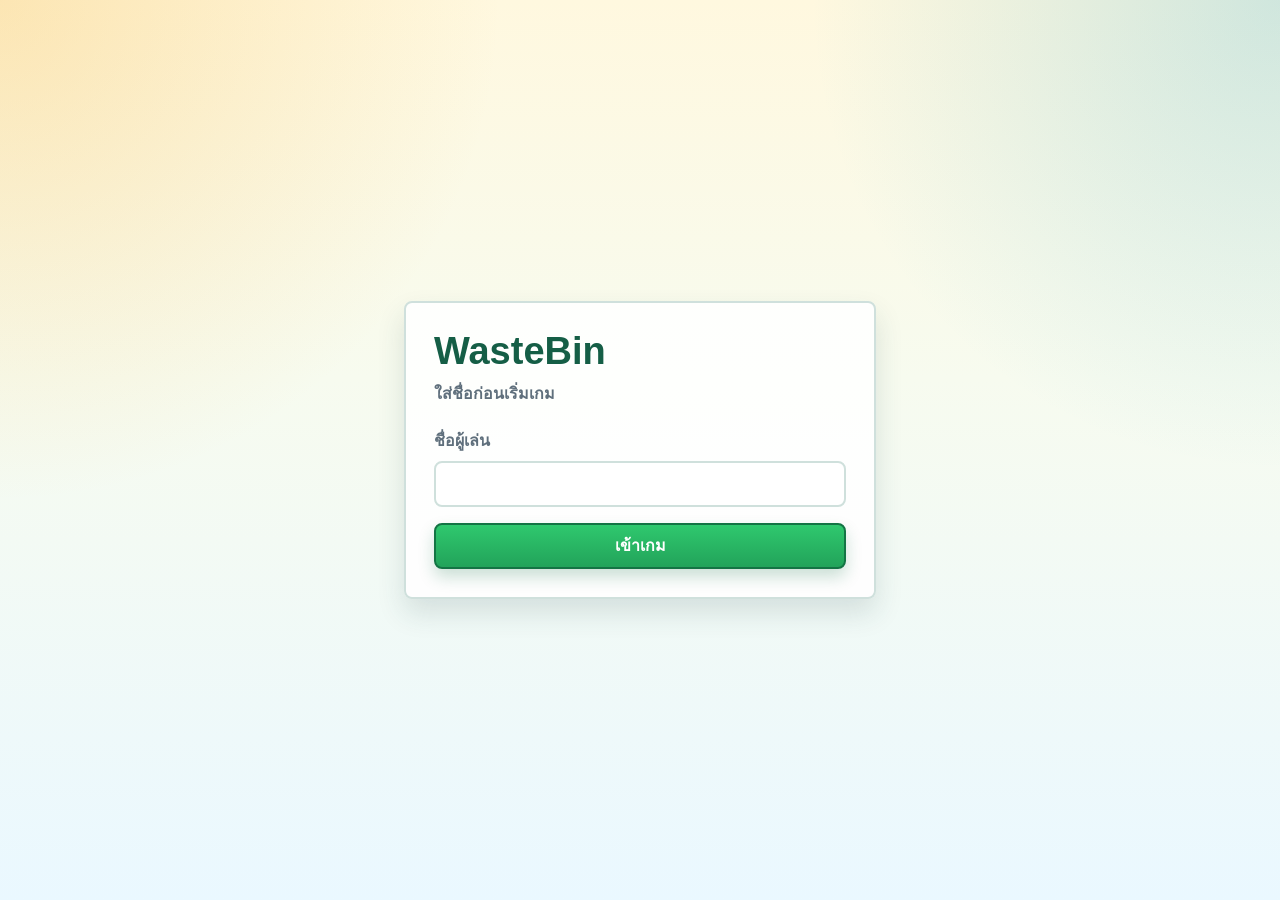
==== index.html @ 21c5c496 "initial" ====
<!doctype html>
<html lang="th">
<head>
  <meta charset="utf-8">
  <meta name="viewport" content="width=device-width, initial-scale=1">
  <title>เกมคัดแยกขยะ WasteBin</title>
  <link rel="stylesheet" href="styles.css">
</head>
<body>
  <aside class="orientation-notice" aria-label="Landscape screen notice">
    <div class="phone-rotate" aria-hidden="true"></div>
    <strong>หมุนโทรศัพท์</strong>
    <span>เกมนี้เล่นได้ดีที่สุดในแนวนอน</span>
  </aside>

  <section id="start-screen" class="start-screen" aria-labelledby="start-title">
    <form id="player-form" class="player-form">
      <h1 id="start-title">WasteBin</h1>
      <p>ใส่ชื่อก่อนเริ่มเกม</p>
      <label>
        ชื่อผู้เล่น
        <input id="player-name" name="player-name" type="text" maxlength="24" autocomplete="name" required>
      </label>
      <button type="submit">เข้าเกม</button>
    </form>
  </section>

  <main class="game-shell" hidden>
    <header class="topbar">
      <div>
        <h1>ภารกิจคัดแยกขยะ WasteBin</h1>
        <p>ลากขยะให้ลงถังที่ถูกต้อง แล้วสะสมคะแนนกันเลย</p>
      </div>
      <section class="scoreboard" aria-label="คะแนน">
        <div>
          <span id="score">0</span>
          <small>คะแนน</small>
        </div>
        <div>
          <span id="correct">0</span>
          <small>ถูกต้อง</small>
        </div>
        <div>
          <span id="wrong">0</span>
          <small>พลาด</small>
        </div>
        <div>
          <span id="remaining">0</span>
          <small>เหลือ</small>
        </div>
        <div>
          <span id="timer">20</span>
          <small>วินาที</small>
        </div>
      </section>
    </header>

    <section class="controls player-statusbar" aria-label="Game status">
      <span class="waiting-label">ควบคุมเกมจากหน้า Dashboard</span>
      <label hidden>
        จำนวนขยะ
        <select id="round-size">
          <option value="8">8</option>
          <option value="12" selected>12</option>
          <option value="16">16</option>
          <option value="24">24</option>
        </select>
      </label>
      <span id="message" role="status" aria-live="polite"></span>
    </section>

    <section class="play-area">
      <section class="bin-panel" aria-labelledby="bin-title">
        <h2 id="bin-title">เลือกถังให้ถูก</h2>
        <div id="bin-list" class="bin-grid"></div>
      </section>

      <section class="waste-panel" aria-labelledby="waste-title">
        <h2 id="waste-title">กองขยะรวม</h2>
        <span id="mobile-message" role="status" aria-live="polite"></span>
        <div id="waste-list" class="waste-grid"></div>
      </section>
    </section>
  </main>

  <template id="waste-template">
    <button class="waste-card" type="button" draggable="true">
      <img alt="">
      <span></span>
    </button>
  </template>

  <template id="bin-template">
    <button class="bin-card" type="button">
      <img alt="">
      <span></span>
    </button>
  </template>

  <script src="app.js"></script>
</body>
</html>
---- styles.css ----
:root {
  color-scheme: light;
  --ink: #22313f;
  --muted: #5f6f7c;
  --line: #cfe0dc;
  --panel: #ffffff;
  --bg: #f7fbef;
  --green: #22a35a;
  --green-dark: #137444;
  --red: #e05252;
  --amber: #f5b642;
  --blue: #28a8d8;
  --pink: #f28ab2;
  --shadow: 0 14px 28px rgba(36, 72, 80, 0.14);
}

* {
  box-sizing: border-box;
}

body {
  margin: 0;
  min-height: 100vh;
  overflow-x: hidden;
  display: flex;
  justify-content: center;
  font-family: "Tahoma", "Noto Sans Thai", Arial, Helvetica, sans-serif;
  color: var(--ink);
  background:
    radial-gradient(circle at top left, rgba(245, 182, 66, 0.28), transparent 32%),
    radial-gradient(circle at top right, rgba(40, 168, 216, 0.22), transparent 30%),
    linear-gradient(180deg, #fff8df 0%, var(--bg) 42%, #eaf8ff 100%);
}

button,
select,
input {
  font: inherit;
}

[hidden] {
  display: none !important;
}

.game-shell {
  width: min(100%, 1360px);
  min-height: 100vh;
  margin: 0 auto;
  padding: 18px 24px 28px;
}

.dashboard-shell {
  width: min(100%, 1180px);
  min-height: 100vh;
  margin: 0 auto;
  padding: 24px;
}

.dashboard-hero {
  display: flex;
  align-items: center;
  justify-content: space-between;
  gap: 18px;
  margin-bottom: 18px;
}

.dashboard-link {
  color: #155e46;
  font-weight: 700;
  text-decoration: none;
}

.start-screen {
  width: min(100%, 520px);
  min-height: 100vh;
  display: grid;
  place-items: center;
  padding: 24px;
}

.player-form {
  width: 100%;
  padding: 28px;
  border: 2px solid var(--line);
  border-radius: 8px;
  background: rgba(255, 255, 255, 0.9);
  box-shadow: var(--shadow);
}

.player-form p {
  margin-top: 8px;
  color: var(--muted);
  font-weight: 700;
}

.player-form label {
  display: grid;
  gap: 8px;
  margin: 22px 0 16px;
  color: var(--muted);
  font-weight: 700;
}

.player-form input {
  min-height: 46px;
  padding: 0 12px;
  border: 2px solid var(--line);
  border-radius: 8px;
  color: var(--ink);
  background: #fff;
}

.player-form button {
  width: 100%;
  min-height: 46px;
  border: 2px solid var(--green-dark);
  border-radius: 8px;
  color: #fff;
  background: linear-gradient(180deg, #2fc86e, var(--green));
  cursor: pointer;
  font-weight: 700;
  box-shadow: 0 8px 16px rgba(19, 116, 68, 0.22);
}

.orientation-notice {
  display: none;
}

.phone-rotate {
  width: 54px;
  height: 82px;
  border: 4px solid #155e46;
  border-radius: 12px;
  position: relative;
  transform: rotate(90deg);
}

.phone-rotate::after {
  content: "";
  position: absolute;
  right: 6px;
  top: 50%;
  width: 6px;
  height: 6px;
  border-radius: 999px;
  background: #155e46;
  transform: translateY(-50%);
}

.topbar {
  display: flex;
  align-items: end;
  justify-content: space-between;
  gap: 24px;
  margin-bottom: 16px;
}

.topbar > div {
  min-width: 0;
}

h1,
h2,
p {
  margin: 0;
}

h1 {
  font-size: 38px;
  line-height: 1.1;
  color: #155e46;
  text-shadow: 0 2px 0 rgba(255, 255, 255, 0.9);
  overflow-wrap: anywhere;
}

h2 {
  font-size: 22px;
  margin-bottom: 14px;
  color: #1f6f5b;
}

.topbar p {
  margin-top: 6px;
  color: var(--muted);
}

.scoreboard {
  display: grid;
  grid-template-columns: repeat(5, minmax(78px, 1fr));
  gap: 10px;
  width: min(100%, 520px);
  min-width: 520px;
}

.scoreboard div {
  padding: 12px;
  border: 2px solid var(--line);
  border-radius: 8px;
  background: var(--panel);
  box-shadow: var(--shadow);
}

.scoreboard div:nth-child(1) {
  border-color: var(--amber);
}

.scoreboard div:nth-child(2) {
  border-color: var(--green);
}

.scoreboard div:nth-child(3) {
  border-color: var(--pink);
}

.scoreboard div:nth-child(4) {
  border-color: var(--blue);
}

.scoreboard div:nth-child(5) {
  border-color: var(--green-dark);
}

.scoreboard span {
  display: block;
  font-size: 26px;
  font-weight: 700;
}

.scoreboard small {
  color: var(--muted);
}

.controls {
  display: flex;
  align-items: center;
  gap: 14px;
  min-height: 48px;
  margin-bottom: 18px;
}

.player-statusbar {
  justify-content: space-between;
  padding: 12px 14px;
  border: 2px solid var(--line);
  border-radius: 8px;
  background: rgba(255, 255, 255, 0.72);
}

.waiting-label {
  color: #1f6f5b;
  font-weight: 700;
}

.controls button,
.controls select {
  min-height: 40px;
  border: 2px solid var(--line);
  border-radius: 8px;
  background: var(--panel);
}

.controls button {
  padding: 0 16px;
  color: #fff;
  border-color: var(--green-dark);
  background: linear-gradient(180deg, #2fc86e, var(--green));
  cursor: pointer;
  font-weight: 700;
  box-shadow: 0 8px 16px rgba(19, 116, 68, 0.22);
}

.controls label {
  display: inline-flex;
  align-items: center;
  gap: 8px;
  color: var(--muted);
}

.controls select {
  padding: 0 10px;
  color: var(--ink);
}

#message {
  min-width: 220px;
  color: var(--muted);
  font-weight: 700;
}

#mobile-message {
  display: none;
}

.dashboard-panel {
  margin-bottom: 20px;
  padding: 16px 18px;
  border: 2px solid var(--line);
  border-radius: 8px;
  background: rgba(255, 255, 255, 0.88);
  box-shadow: var(--shadow);
}

.dashboard-control-panel {
  display: flex;
  align-items: center;
  gap: 12px;
  margin-bottom: 18px;
  padding: 16px 18px;
  border: 2px solid var(--line);
  border-radius: 8px;
  background: rgba(255, 255, 255, 0.88);
  box-shadow: var(--shadow);
}

.dashboard-control-panel label {
  display: inline-flex;
  align-items: center;
  gap: 8px;
  color: var(--muted);
  font-weight: 700;
}

.dashboard-control-panel select,
.dashboard-control-panel button {
  min-height: 40px;
  border: 2px solid var(--line);
  border-radius: 8px;
  background: #fff;
}

.dashboard-control-panel select {
  padding: 0 10px;
}

.dashboard-control-panel button {
  padding: 0 16px;
  color: #fff;
  border-color: var(--green-dark);
  background: linear-gradient(180deg, #2fc86e, var(--green));
  cursor: pointer;
  font-weight: 700;
}

.dashboard-control-panel .secondary-button {
  color: var(--ink);
  border-color: var(--red);
  background: #fff;
}

.control-status {
  min-width: 120px;
  padding: 9px 12px;
  border: 2px solid var(--blue);
  border-radius: 8px;
  background: #fff;
}

.control-status span {
  display: block;
  font-size: 20px;
  font-weight: 700;
}

.control-status small {
  color: var(--muted);
}

.dashboard-heading {
  display: flex;
  align-items: center;
  justify-content: space-between;
  gap: 16px;
  margin-bottom: 12px;
}

.dashboard-heading h2 {
  margin-bottom: 4px;
}

.dashboard-heading p {
  color: var(--muted);
}

.round-timer {
  min-width: 86px;
  padding: 10px 12px;
  border: 2px solid var(--green-dark);
  border-radius: 8px;
  text-align: center;
  background: #fff;
}

.round-timer span {
  display: block;
  font-size: 26px;
  font-weight: 700;
}

.round-timer small {
  color: var(--muted);
}

.dashboard-panel table {
  width: 100%;
  border-collapse: collapse;
}

.dashboard-panel th,
.dashboard-panel td {
  padding: 8px 10px;
  border-top: 1px solid var(--line);
  text-align: left;
}

.dashboard-panel th {
  color: #1f6f5b;
  font-weight: 700;
}

.play-area {
  display: grid;
  grid-template-columns: 1fr;
  gap: 20px;
  align-items: start;
}

.waste-panel,
.bin-panel {
  padding: 18px;
  border: 2px solid var(--line);
  border-radius: 8px;
  background: rgba(255, 255, 255, 0.84);
  box-shadow: var(--shadow);
}

.waste-panel {
  min-height: 48vh;
}

.bin-panel {
  min-height: 0;
}

.waste-grid {
  display: grid;
  grid-template-columns: repeat(auto-fill, minmax(92px, 1fr));
  gap: 10px;
}

.waste-card,
.bin-card {
  position: relative;
  border: 2px solid var(--line);
  border-radius: 8px;
  background: #fff;
  cursor: grab;
  transition: transform 120ms ease, border-color 120ms ease, box-shadow 120ms ease;
}

.waste-card {
  display: grid;
  grid-template-rows: 86px;
  min-height: 108px;
  padding: 8px;
  touch-action: none;
  user-select: none;
}

.waste-card img,
.bin-card img {
  width: 100%;
  height: 100%;
  object-fit: contain;
}

.bin-card span {
  overflow: hidden;
  text-overflow: ellipsis;
  white-space: nowrap;
  color: var(--ink);
  font-size: 17px;
  font-weight: 700;
  text-align: center;
}

.waste-card span {
  position: absolute;
  width: 1px;
  height: 1px;
  overflow: hidden;
  clip: rect(0 0 0 0);
  white-space: nowrap;
}

.waste-card:focus-visible,
.bin-card:focus-visible,
.controls button:focus-visible,
.controls select:focus-visible {
  outline: 3px solid rgba(43, 108, 176, 0.35);
  outline-offset: 2px;
}

.waste-card:hover,
.waste-card.selected {
  transform: translateY(-2px);
  border-color: var(--blue);
  box-shadow: 0 12px 22px rgba(40, 168, 216, 0.2);
}

.waste-card.sorted {
  pointer-events: none;
  opacity: 0.38;
}

.waste-card.drag-source {
  opacity: 0.35;
}

.dragging-copy {
  position: fixed;
  z-index: 1000;
  pointer-events: none;
  opacity: 0.92;
  box-shadow: 0 18px 34px rgba(31, 41, 51, 0.22);
  transform: scale(1.04);
}

.bin-grid {
  display: grid;
  grid-template-columns: repeat(7, minmax(0, 1fr));
  gap: 14px;
  padding-bottom: 6px;
}

.bin-card {
  display: grid;
  grid-template-rows: minmax(132px, 11vw) auto;
  min-width: 0;
  min-height: 218px;
  padding: 12px;
  cursor: pointer;
}

.bin-card.drag-over,
.bin-card:hover {
  border-color: var(--green);
  transform: translateY(-3px);
  box-shadow: 0 14px 26px rgba(34, 163, 90, 0.22);
}

.bin-card.correct {
  border-color: var(--green);
  background: #eefaf4;
  animation: funny-pop 420ms ease;
}

.bin-card.wrong {
  border-color: var(--red);
  background: #fff1f1;
  animation: funny-wobble 420ms ease;
}

@keyframes funny-pop {
  0% {
    transform: scale(1) rotate(0deg);
  }

  45% {
    transform: scale(1.08) rotate(-2deg);
  }

  75% {
    transform: scale(0.98) rotate(2deg);
  }

  100% {
    transform: scale(1) rotate(0deg);
  }
}

@keyframes funny-wobble {
  0% {
    transform: translateX(0) rotate(0deg);
  }

  25% {
    transform: translateX(-8px) rotate(-3deg);
  }

  50% {
    transform: translateX(7px) rotate(3deg);
  }

  75% {
    transform: translateX(-4px) rotate(-2deg);
  }

  100% {
    transform: translateX(0) rotate(0deg);
  }
}

@media (max-width: 900px) {
  .dashboard-shell {
    padding: 16px;
  }

  .dashboard-hero,
  .dashboard-control-panel {
    align-items: stretch;
    flex-direction: column;
  }

  .dashboard-control-panel button,
  .dashboard-control-panel label,
  .control-status {
    width: 100%;
  }

  .game-shell {
    display: flex;
    flex-direction: column;
    padding: 16px;
  }

  .topbar {
    display: contents;
  }

  .topbar > div {
    order: 1;
    margin-bottom: 12px;
  }

  .play-area {
    order: 2;
  }

  .scoreboard {
    order: 3;
  }

  .controls {
    order: 4;
    margin-top: 12px;
    margin-bottom: 0;
  }

  .dashboard-panel {
    order: 5;
    margin-top: 12px;
  }

  #message {
    display: none;
  }

  #mobile-message {
    display: inline-block;
    min-height: 20px;
    margin: 0 0 12px 10px;
    color: var(--muted);
    font-weight: 700;
    vertical-align: baseline;
  }

  #waste-title {
    display: inline-block;
    margin-bottom: 12px;
    vertical-align: baseline;
  }

  .waste-grid {
    clear: both;
  }

  .scoreboard {
    min-width: 0;
    width: 100%;
    grid-template-columns: repeat(5, minmax(0, 1fr));
    gap: 8px;
  }

  .scoreboard div {
    padding: 8px;
  }

  .scoreboard span {
    font-size: 20px;
  }

  .scoreboard small {
    font-size: 12px;
  }

  .waste-panel {
    min-height: 44vh;
  }

  .bin-grid {
    grid-template-columns: repeat(7, minmax(0, 1fr));
    gap: 8px;
    overflow-x: visible;
  }

  .bin-card {
    grid-template-rows: minmax(92px, 15vw) auto;
    min-height: 142px;
    padding: 7px;
  }

  .bin-card span {
    font-size: 13px;
  }
}

@media (max-width: 900px) and (orientation: portrait) {
  .orientation-notice {
    position: fixed;
    inset: 0;
    z-index: 2000;
    display: flex;
    align-items: center;
    justify-content: center;
    flex-direction: column;
    gap: 12px;
    padding: 28px;
    text-align: center;
    color: #155e46;
    background:
      radial-gradient(circle at top left, rgba(245, 182, 66, 0.32), transparent 36%),
      linear-gradient(180deg, rgba(255, 255, 255, 0.96), rgba(234, 248, 255, 0.98));
  }

  .orientation-notice strong {
    font-size: 26px;
    line-height: 1.1;
  }

  .orientation-notice span {
    max-width: 260px;
    color: var(--muted);
    font-weight: 700;
  }
}

@media (pointer: coarse) and (orientation: landscape) {
  .game-shell {
    display: flex;
    flex-direction: column;
  }

  .topbar {
    display: contents;
  }

  .topbar > div {
    order: 1;
    margin-bottom: 12px;
  }

  .play-area {
    order: 2;
  }

  .scoreboard {
    order: 3;
    width: 100%;
    min-width: 0;
  }

  .controls {
    order: 4;
    margin-top: 12px;
    margin-bottom: 0;
  }

  .dashboard-panel {
    order: 5;
    margin-top: 12px;
  }

  #message {
    display: none;
  }

  #mobile-message {
    display: inline-block;
    min-height: 20px;
    margin: 0 0 12px 10px;
    color: var(--muted);
    font-weight: 700;
    vertical-align: baseline;
  }

  #waste-title {
    display: inline-block;
    margin-bottom: 12px;
    vertical-align: baseline;
  }

  .waste-grid {
    clear: both;
  }

  .bin-panel {
    padding: 12px;
  }

  .bin-grid {
    grid-template-columns: repeat(7, minmax(0, 1fr));
    gap: 8px;
    overflow-x: visible;
  }

  .bin-card {
    grid-template-rows: minmax(82px, 12vw) auto;
    min-height: 128px;
    padding: 6px;
  }

  .bin-card span {
    font-size: 12px;
  }
}

@media (max-width: 520px) {
  h1 {
    font-size: 28px;
  }

  .controls {
    align-items: stretch;
    flex-direction: column;
  }

  .controls button,
  .controls label,
  #message {
    width: 100%;
  }

  .waste-grid,
  .bin-grid {
    grid-auto-flow: row;
    grid-auto-columns: initial;
    grid-template-columns: repeat(7, minmax(0, 1fr));
    overflow-x: visible;
  }

  .bin-grid {
    gap: 5px;
  }

  .bin-card {
    grid-template-rows: 62px auto;
    min-height: 96px;
    padding: 4px;
  }

  .bin-card span {
    font-size: 10px;
    white-space: normal;
    line-height: 1.15;
  }
}
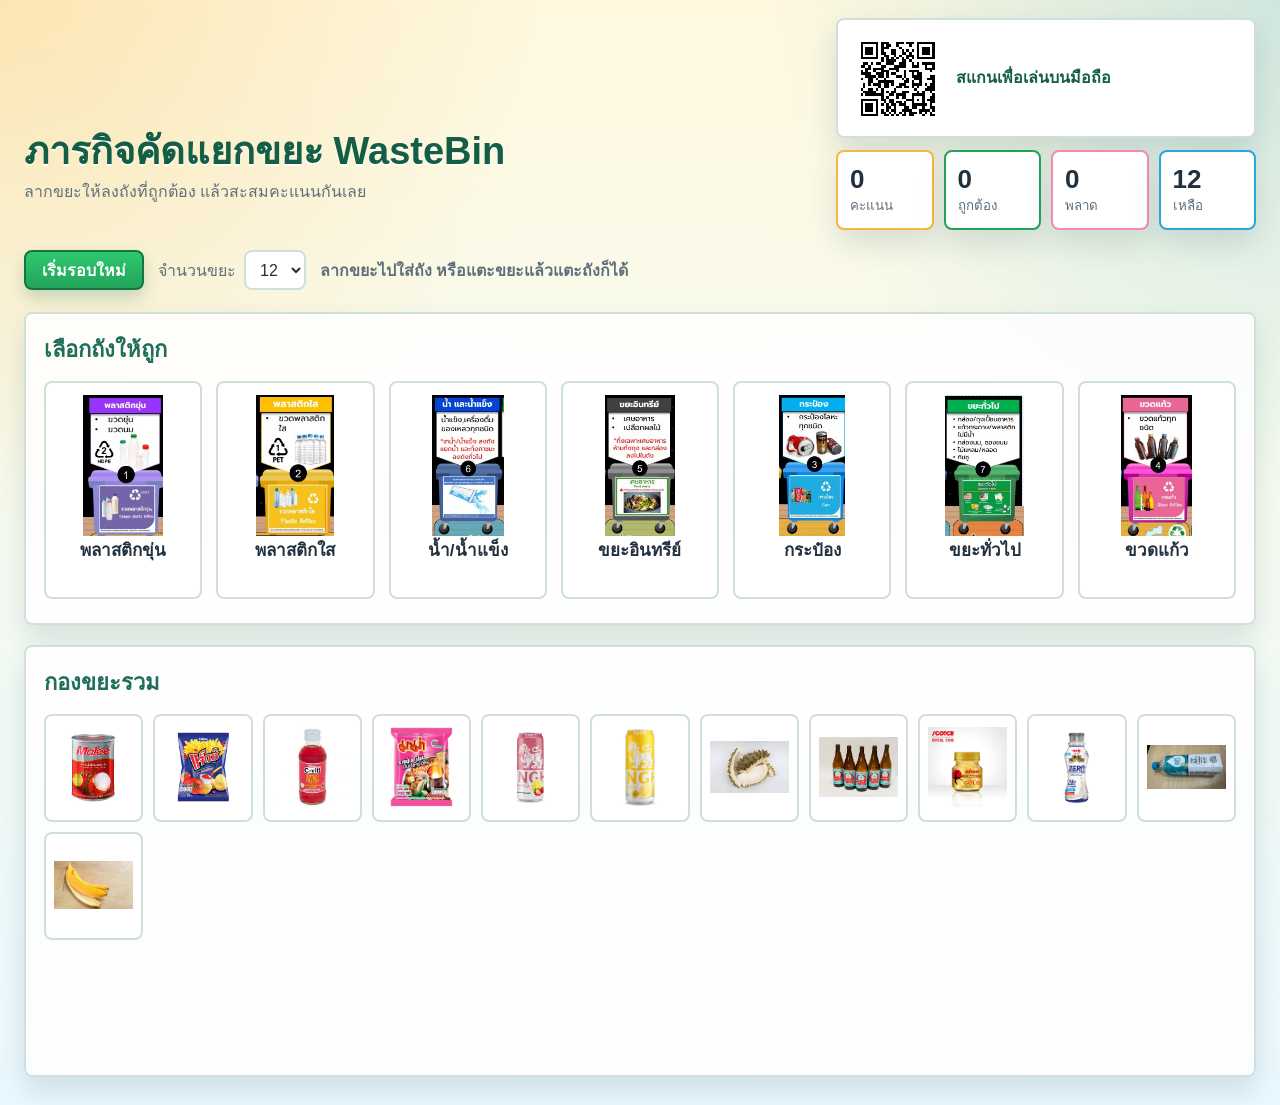
==== commit 171aa1ea: "multi player" ====
--- a/index.html
+++ b/index.html
@@ -13,25 +13,20 @@
     <span>เกมนี้เล่นได้ดีที่สุดในแนวนอน</span>
   </aside>
 
-  <section id="start-screen" class="start-screen" aria-labelledby="start-title">
-    <form id="player-form" class="player-form">
-      <h1 id="start-title">WasteBin</h1>
-      <p>ใส่ชื่อก่อนเริ่มเกม</p>
-      <label>
-        ชื่อผู้เล่น
-        <input id="player-name" name="player-name" type="text" maxlength="24" autocomplete="name" required>
-      </label>
-      <button type="submit">เข้าเกม</button>
-    </form>
-  </section>
-
-  <main class="game-shell" hidden>
+  <main class="game-shell">
     <header class="topbar">
       <div>
         <h1>ภารกิจคัดแยกขยะ WasteBin</h1>
         <p>ลากขยะให้ลงถังที่ถูกต้อง แล้วสะสมคะแนนกันเลย</p>
+        <p id="player-label" class="player-label"></p>
       </div>
-      <section class="scoreboard" aria-label="คะแนน">
+      <div class="topbar-tools">
+        <button id="qr-open" class="desktop-qr" type="button" aria-label="เปิด QR Code ขนาดใหญ่">
+          <img src="qr.png" alt="QR Code สำหรับเล่นบนมือถือ">
+          <span>สแกนเพื่อเล่นบนมือถือ</span>
+        </button>
+
+        <section class="scoreboard" aria-label="คะแนน">
         <div>
           <span id="score">0</span>
           <small>คะแนน</small>
@@ -48,16 +43,13 @@
           <span id="remaining">0</span>
           <small>เหลือ</small>
         </div>
-        <div>
-          <span id="timer">20</span>
-          <small>วินาที</small>
-        </div>
-      </section>
+        </section>
+      </div>
     </header>
 
-    <section class="controls player-statusbar" aria-label="Game status">
-      <span class="waiting-label">ควบคุมเกมจากหน้า Dashboard</span>
-      <label hidden>
+    <section class="controls" aria-label="ปุ่มควบคุมเกม">
+      <button id="new-game" type="button">เริ่มรอบใหม่</button>
+      <label>
         จำนวนขยะ
         <select id="round-size">
           <option value="8">8</option>
@@ -97,6 +89,25 @@
     </button>
   </template>
 
+  <div id="qr-modal" class="qr-modal" hidden>
+    <div class="qr-modal-card" role="dialog" aria-modal="true" aria-label="QR Code สำหรับเล่นบนมือถือ">
+      <button id="qr-close" class="qr-close" type="button" aria-label="ปิด">×</button>
+      <img src="qr.png" alt="QR Code สำหรับเล่นบนมือถือ">
+      <span>สแกนเพื่อเล่นบนมือถือ</span>
+    </div>
+  </div>
+
+  <div id="login-modal" class="login-modal" hidden>
+    <form id="login-form" class="login-card">
+      <h2>Player Login</h2>
+      <label>
+        Name
+        <input id="player-name" name="player-name" type="text" maxlength="32" autocomplete="nickname" required>
+      </label>
+      <button type="submit">Start Playing</button>
+    </form>
+  </div>
+
   <script src="app.js"></script>
 </body>
 </html>
--- a/styles.css
+++ b/styles.css
@@ -33,13 +33,8 @@
 }
 
 button,
-select,
-input {
+select {
   font: inherit;
-}
-
-[hidden] {
-  display: none !important;
 }
 
 .game-shell {
@@ -47,79 +42,6 @@
   min-height: 100vh;
   margin: 0 auto;
   padding: 18px 24px 28px;
-}
-
-.dashboard-shell {
-  width: min(100%, 1180px);
-  min-height: 100vh;
-  margin: 0 auto;
-  padding: 24px;
-}
-
-.dashboard-hero {
-  display: flex;
-  align-items: center;
-  justify-content: space-between;
-  gap: 18px;
-  margin-bottom: 18px;
-}
-
-.dashboard-link {
-  color: #155e46;
-  font-weight: 700;
-  text-decoration: none;
-}
-
-.start-screen {
-  width: min(100%, 520px);
-  min-height: 100vh;
-  display: grid;
-  place-items: center;
-  padding: 24px;
-}
-
-.player-form {
-  width: 100%;
-  padding: 28px;
-  border: 2px solid var(--line);
-  border-radius: 8px;
-  background: rgba(255, 255, 255, 0.9);
-  box-shadow: var(--shadow);
-}
-
-.player-form p {
-  margin-top: 8px;
-  color: var(--muted);
-  font-weight: 700;
-}
-
-.player-form label {
-  display: grid;
-  gap: 8px;
-  margin: 22px 0 16px;
-  color: var(--muted);
-  font-weight: 700;
-}
-
-.player-form input {
-  min-height: 46px;
-  padding: 0 12px;
-  border: 2px solid var(--line);
-  border-radius: 8px;
-  color: var(--ink);
-  background: #fff;
-}
-
-.player-form button {
-  width: 100%;
-  min-height: 46px;
-  border: 2px solid var(--green-dark);
-  border-radius: 8px;
-  color: #fff;
-  background: linear-gradient(180deg, #2fc86e, var(--green));
-  cursor: pointer;
-  font-weight: 700;
-  box-shadow: 0 8px 16px rgba(19, 116, 68, 0.22);
 }
 
 .orientation-notice {
@@ -159,6 +81,158 @@
   min-width: 0;
 }
 
+.topbar-tools {
+  display: flex;
+  flex-direction: column;
+  align-items: flex-end;
+  gap: 12px;
+}
+
+.desktop-qr {
+  display: grid;
+  grid-template-columns: 96px minmax(120px, 1fr);
+  align-items: center;
+  gap: 12px;
+  width: min(100%, 420px);
+  padding: 10px;
+  border: 2px solid var(--line);
+  border-radius: 8px;
+  background: var(--panel);
+  box-shadow: var(--shadow);
+  cursor: pointer;
+  text-align: left;
+  transition: transform 120ms ease, border-color 120ms ease, box-shadow 120ms ease;
+}
+
+.desktop-qr:hover {
+  border-color: var(--green);
+  transform: translateY(-2px);
+  box-shadow: 0 14px 26px rgba(34, 163, 90, 0.18);
+}
+
+.desktop-qr img {
+  width: 96px;
+  height: 96px;
+  padding: 4px;
+  object-fit: contain;
+  background: #fff;
+  image-rendering: pixelated;
+}
+
+.desktop-qr span {
+  color: #155e46;
+  font-weight: 700;
+  line-height: 1.25;
+}
+
+.qr-modal[hidden] {
+  display: none;
+}
+
+.qr-modal {
+  position: fixed;
+  inset: 0;
+  z-index: 3000;
+  display: grid;
+  place-items: center;
+  padding: 24px;
+  background: rgba(20, 35, 45, 0.62);
+}
+
+.qr-modal-card {
+  position: relative;
+  display: grid;
+  justify-items: center;
+  gap: 12px;
+  width: min(92vw, 420px);
+  padding: 24px;
+  border-radius: 8px;
+  background: var(--panel);
+  box-shadow: 0 24px 52px rgba(20, 35, 45, 0.3);
+}
+
+.qr-modal-card img {
+  width: min(72vw, 320px);
+  height: min(72vw, 320px);
+  object-fit: contain;
+  image-rendering: pixelated;
+}
+
+.qr-modal-card span {
+  color: #155e46;
+  font-size: 20px;
+  font-weight: 700;
+  text-align: center;
+}
+
+.qr-close {
+  position: absolute;
+  top: 10px;
+  right: 10px;
+  display: grid;
+  place-items: center;
+  width: 36px;
+  height: 36px;
+  border: 2px solid var(--line);
+  border-radius: 8px;
+  background: #fff;
+  color: var(--ink);
+  cursor: pointer;
+  font-size: 26px;
+  line-height: 1;
+}
+
+.login-modal[hidden] {
+  display: none;
+}
+
+.login-modal {
+  position: fixed;
+  inset: 0;
+  z-index: 2500;
+  display: grid;
+  place-items: center;
+  padding: 20px;
+  background: rgba(20, 35, 45, 0.68);
+}
+
+.login-card {
+  display: grid;
+  gap: 16px;
+  width: min(92vw, 360px);
+  padding: 22px;
+  border-radius: 8px;
+  background: var(--panel);
+  box-shadow: 0 24px 52px rgba(20, 35, 45, 0.3);
+}
+
+.login-card label {
+  display: grid;
+  gap: 8px;
+  color: var(--muted);
+  font-weight: 700;
+}
+
+.login-card input {
+  min-height: 44px;
+  padding: 0 12px;
+  border: 2px solid var(--line);
+  border-radius: 8px;
+  color: var(--ink);
+  font: inherit;
+}
+
+.login-card button {
+  min-height: 44px;
+  border: 2px solid var(--green-dark);
+  border-radius: 8px;
+  color: #fff;
+  background: linear-gradient(180deg, #2fc86e, var(--green));
+  cursor: pointer;
+  font: inherit;
+  font-weight: 700;
+}
+
 h1,
 h2,
 p {
@@ -184,12 +258,18 @@
   color: var(--muted);
 }
 
+.player-label {
+  min-height: 20px;
+  font-weight: 700;
+  color: var(--green-dark);
+}
+
 .scoreboard {
   display: grid;
-  grid-template-columns: repeat(5, minmax(78px, 1fr));
+  grid-template-columns: repeat(4, minmax(86px, 1fr));
   gap: 10px;
-  width: min(100%, 520px);
-  min-width: 520px;
+  width: min(100%, 420px);
+  min-width: 420px;
 }
 
 .scoreboard div {
@@ -214,10 +294,6 @@
 
 .scoreboard div:nth-child(4) {
   border-color: var(--blue);
-}
-
-.scoreboard div:nth-child(5) {
-  border-color: var(--green-dark);
 }
 
 .scoreboard span {
@@ -238,19 +314,6 @@
   margin-bottom: 18px;
 }
 
-.player-statusbar {
-  justify-content: space-between;
-  padding: 12px 14px;
-  border: 2px solid var(--line);
-  border-radius: 8px;
-  background: rgba(255, 255, 255, 0.72);
-}
-
-.waiting-label {
-  color: #1f6f5b;
-  font-weight: 700;
-}
-
 .controls button,
 .controls select {
   min-height: 40px;
@@ -289,132 +352,6 @@
 
 #mobile-message {
   display: none;
-}
-
-.dashboard-panel {
-  margin-bottom: 20px;
-  padding: 16px 18px;
-  border: 2px solid var(--line);
-  border-radius: 8px;
-  background: rgba(255, 255, 255, 0.88);
-  box-shadow: var(--shadow);
-}
-
-.dashboard-control-panel {
-  display: flex;
-  align-items: center;
-  gap: 12px;
-  margin-bottom: 18px;
-  padding: 16px 18px;
-  border: 2px solid var(--line);
-  border-radius: 8px;
-  background: rgba(255, 255, 255, 0.88);
-  box-shadow: var(--shadow);
-}
-
-.dashboard-control-panel label {
-  display: inline-flex;
-  align-items: center;
-  gap: 8px;
-  color: var(--muted);
-  font-weight: 700;
-}
-
-.dashboard-control-panel select,
-.dashboard-control-panel button {
-  min-height: 40px;
-  border: 2px solid var(--line);
-  border-radius: 8px;
-  background: #fff;
-}
-
-.dashboard-control-panel select {
-  padding: 0 10px;
-}
-
-.dashboard-control-panel button {
-  padding: 0 16px;
-  color: #fff;
-  border-color: var(--green-dark);
-  background: linear-gradient(180deg, #2fc86e, var(--green));
-  cursor: pointer;
-  font-weight: 700;
-}
-
-.dashboard-control-panel .secondary-button {
-  color: var(--ink);
-  border-color: var(--red);
-  background: #fff;
-}
-
-.control-status {
-  min-width: 120px;
-  padding: 9px 12px;
-  border: 2px solid var(--blue);
-  border-radius: 8px;
-  background: #fff;
-}
-
-.control-status span {
-  display: block;
-  font-size: 20px;
-  font-weight: 700;
-}
-
-.control-status small {
-  color: var(--muted);
-}
-
-.dashboard-heading {
-  display: flex;
-  align-items: center;
-  justify-content: space-between;
-  gap: 16px;
-  margin-bottom: 12px;
-}
-
-.dashboard-heading h2 {
-  margin-bottom: 4px;
-}
-
-.dashboard-heading p {
-  color: var(--muted);
-}
-
-.round-timer {
-  min-width: 86px;
-  padding: 10px 12px;
-  border: 2px solid var(--green-dark);
-  border-radius: 8px;
-  text-align: center;
-  background: #fff;
-}
-
-.round-timer span {
-  display: block;
-  font-size: 26px;
-  font-weight: 700;
-}
-
-.round-timer small {
-  color: var(--muted);
-}
-
-.dashboard-panel table {
-  width: 100%;
-  border-collapse: collapse;
-}
-
-.dashboard-panel th,
-.dashboard-panel td {
-  padding: 8px 10px;
-  border-top: 1px solid var(--line);
-  text-align: left;
-}
-
-.dashboard-panel th {
-  color: #1f6f5b;
-  font-weight: 700;
 }
 
 .play-area {
@@ -494,6 +431,8 @@
 
 .waste-card:focus-visible,
 .bin-card:focus-visible,
+.desktop-qr:focus-visible,
+.qr-close:focus-visible,
 .controls button:focus-visible,
 .controls select:focus-visible {
   outline: 3px solid rgba(43, 108, 176, 0.35);
@@ -560,6 +499,125 @@
   animation: funny-wobble 420ms ease;
 }
 
+.dashboard-shell {
+  width: min(100%, 1360px);
+  min-height: 100vh;
+  padding: 28px;
+}
+
+.dashboard-hero,
+.dashboard-control-panel,
+.dashboard-panel {
+  border: 2px solid var(--line);
+  border-radius: 8px;
+  background: rgba(255, 255, 255, 0.88);
+  box-shadow: var(--shadow);
+}
+
+.dashboard-hero {
+  display: flex;
+  align-items: center;
+  justify-content: space-between;
+  gap: 20px;
+  margin-bottom: 18px;
+  padding: 22px;
+}
+
+.dashboard-link {
+  color: var(--green-dark);
+  font-weight: 700;
+  text-decoration: none;
+}
+
+.dashboard-control-panel {
+  display: flex;
+  align-items: center;
+  gap: 12px;
+  margin-bottom: 18px;
+  padding: 16px;
+}
+
+.dashboard-control-panel button,
+.dashboard-control-panel select {
+  min-height: 42px;
+  border: 2px solid var(--line);
+  border-radius: 8px;
+  background: #fff;
+  font: inherit;
+}
+
+.dashboard-control-panel button {
+  padding: 0 16px;
+  color: #fff;
+  border-color: var(--green-dark);
+  background: linear-gradient(180deg, #2fc86e, var(--green));
+  cursor: pointer;
+  font-weight: 700;
+}
+
+.dashboard-control-panel .secondary-button {
+  color: var(--ink);
+  border-color: var(--line);
+  background: #fff;
+}
+
+.dashboard-control-panel label {
+  display: inline-flex;
+  align-items: center;
+  gap: 8px;
+  color: var(--muted);
+  font-weight: 700;
+}
+
+.control-status {
+  display: grid;
+  min-width: 130px;
+}
+
+.control-status span {
+  color: var(--green-dark);
+  font-size: 26px;
+  font-weight: 700;
+}
+
+.control-status small {
+  color: var(--muted);
+}
+
+.dashboard-panel {
+  padding: 20px;
+}
+
+.dashboard-heading {
+  margin-bottom: 16px;
+}
+
+.dashboard-panel table {
+  width: 100%;
+  border-collapse: collapse;
+  overflow: hidden;
+  border-radius: 8px;
+  background: #fff;
+}
+
+.dashboard-panel th,
+.dashboard-panel td {
+  padding: 14px 12px;
+  border-bottom: 1px solid var(--line);
+  text-align: left;
+}
+
+.dashboard-panel th {
+  color: #155e46;
+  font-size: 15px;
+  text-transform: uppercase;
+}
+
+.dashboard-panel td {
+  font-size: clamp(20px, 2.8vw, 38px);
+  font-weight: 700;
+}
+
 @keyframes funny-pop {
   0% {
     transform: scale(1) rotate(0deg);
@@ -601,22 +659,6 @@
 }
 
 @media (max-width: 900px) {
-  .dashboard-shell {
-    padding: 16px;
-  }
-
-  .dashboard-hero,
-  .dashboard-control-panel {
-    align-items: stretch;
-    flex-direction: column;
-  }
-
-  .dashboard-control-panel button,
-  .dashboard-control-panel label,
-  .control-status {
-    width: 100%;
-  }
-
   .game-shell {
     display: flex;
     flex-direction: column;
@@ -632,8 +674,17 @@
     margin-bottom: 12px;
   }
 
+  .topbar-tools {
+    display: contents;
+  }
+
+  .desktop-qr {
+    display: none;
+  }
+
   .play-area {
     order: 2;
+    gap: 2px;
   }
 
   .scoreboard {
@@ -644,11 +695,6 @@
     order: 4;
     margin-top: 12px;
     margin-bottom: 0;
-  }
-
-  .dashboard-panel {
-    order: 5;
-    margin-top: 12px;
   }
 
   #message {
@@ -677,7 +723,7 @@
   .scoreboard {
     min-width: 0;
     width: 100%;
-    grid-template-columns: repeat(5, minmax(0, 1fr));
+    grid-template-columns: repeat(4, minmax(0, 1fr));
     gap: 8px;
   }
 
@@ -686,7 +732,7 @@
   }
 
   .scoreboard span {
-    font-size: 20px;
+    font-size: 22px;
   }
 
   .scoreboard small {
@@ -695,11 +741,13 @@
 
   .waste-panel {
     min-height: 44vh;
+    padding: 12px;
   }
 
   .bin-grid {
     grid-template-columns: repeat(7, minmax(0, 1fr));
     gap: 8px;
+    padding-bottom: 0;
     overflow-x: visible;
   }
 
@@ -759,8 +807,17 @@
     margin-bottom: 12px;
   }
 
+  .topbar-tools {
+    display: contents;
+  }
+
+  .desktop-qr {
+    display: none;
+  }
+
   .play-area {
     order: 2;
+    gap: 0;
   }
 
   .scoreboard {
@@ -775,11 +832,6 @@
     margin-bottom: 0;
   }
 
-  .dashboard-panel {
-    order: 5;
-    margin-top: 12px;
-  }
-
   #message {
     display: none;
   }
@@ -787,7 +839,7 @@
   #mobile-message {
     display: inline-block;
     min-height: 20px;
-    margin: 0 0 12px 10px;
+    margin: 0 0 8px 10px;
     color: var(--muted);
     font-weight: 700;
     vertical-align: baseline;
@@ -795,7 +847,7 @@
 
   #waste-title {
     display: inline-block;
-    margin-bottom: 12px;
+    margin-bottom: 8px;
     vertical-align: baseline;
   }
 
@@ -804,12 +856,18 @@
   }
 
   .bin-panel {
-    padding: 12px;
+    padding: 8px 10px 2px;
+  }
+
+  .waste-panel {
+    margin-top: -4px;
+    padding: 8px 12px 12px;
   }
 
   .bin-grid {
     grid-template-columns: repeat(7, minmax(0, 1fr));
     gap: 8px;
+    padding-bottom: 0;
     overflow-x: visible;
   }
 
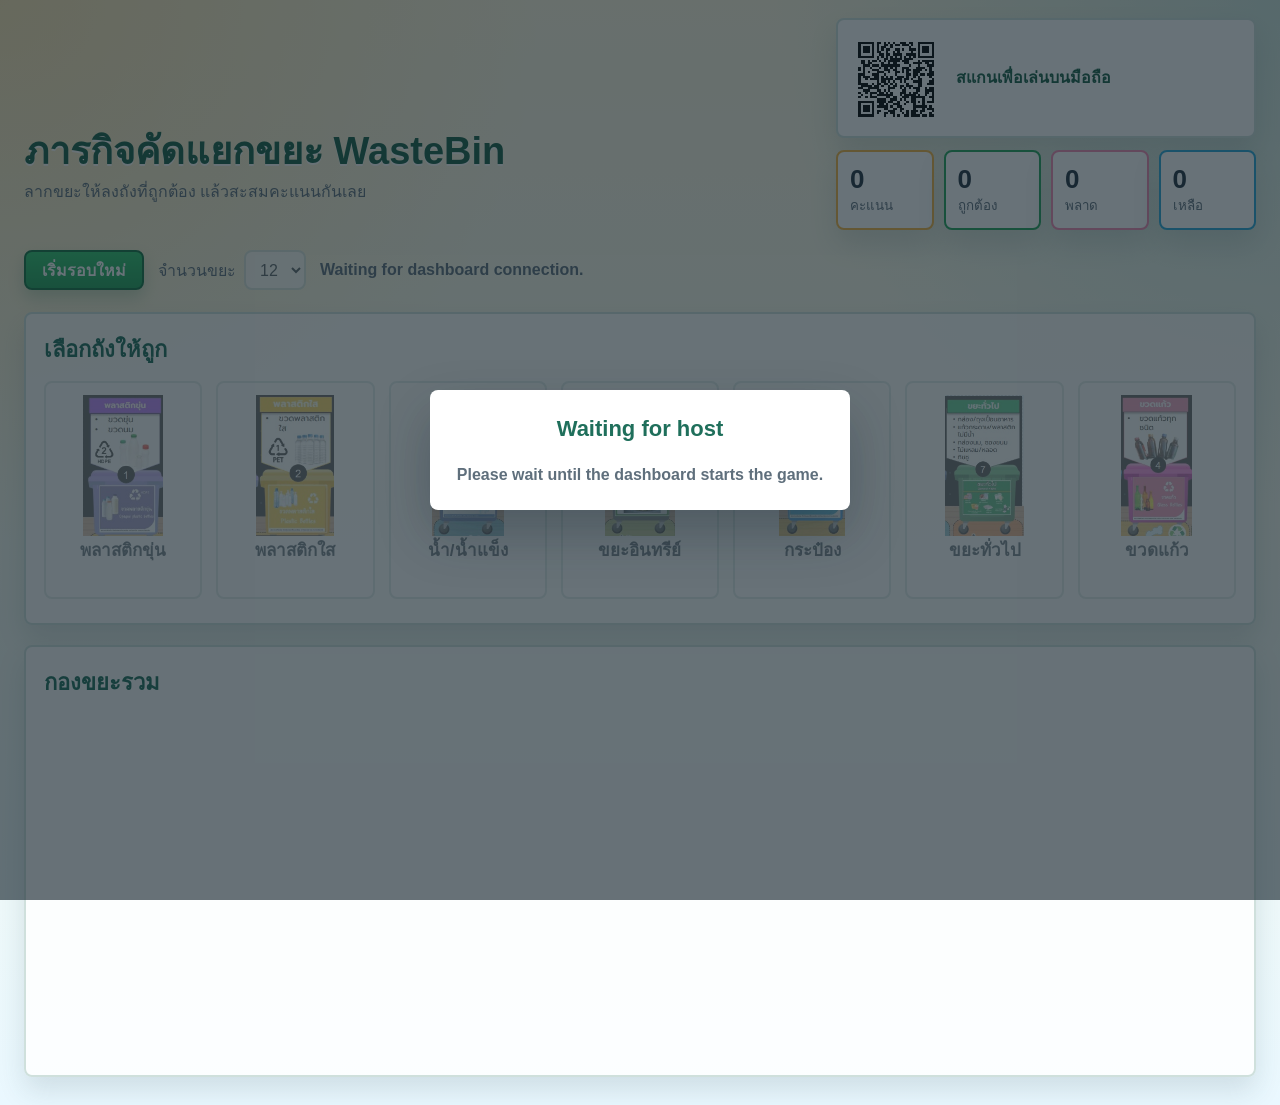
==== commit b6d795b3: "multi player add waiting on mobile phone" ====
--- a/index.html
+++ b/index.html
@@ -108,6 +108,13 @@
     </form>
   </div>
 
+  <div id="waiting-modal" class="waiting-modal" hidden>
+    <div class="waiting-card" role="status" aria-live="polite">
+      <h2>Waiting for host</h2>
+      <p>Please wait until the dashboard starts the game.</p>
+    </div>
+  </div>
+
   <script src="app.js"></script>
 </body>
 </html>
--- a/styles.css
+++ b/styles.css
@@ -233,6 +233,42 @@
   font-weight: 700;
 }
 
+.waiting-modal[hidden] {
+  display: none;
+}
+
+.waiting-modal {
+  position: fixed;
+  inset: 0;
+  z-index: 2400;
+  display: grid;
+  place-items: center;
+  padding: 20px;
+  background: rgba(20, 35, 45, 0.64);
+}
+
+.waiting-card {
+  display: grid;
+  gap: 10px;
+  width: min(92vw, 420px);
+  padding: 26px;
+  border-radius: 8px;
+  background: var(--panel);
+  box-shadow: 0 24px 52px rgba(20, 35, 45, 0.3);
+  text-align: center;
+}
+
+.waiting-card p {
+  color: var(--muted);
+  font-weight: 700;
+}
+
+.is-waiting .waste-card,
+.is-waiting .bin-card {
+  cursor: not-allowed;
+  opacity: 0.55;
+}
+
 h1,
 h2,
 p {
@@ -523,10 +559,42 @@
   padding: 22px;
 }
 
-.dashboard-link {
+.dashboard-qr {
+  display: grid;
+  justify-items: center;
+  gap: 8px;
+  min-width: 150px;
+  padding: 10px;
+  border: 2px solid var(--line);
+  border-radius: 8px;
   color: var(--green-dark);
+  background: #fff;
+  cursor: pointer;
+  font: inherit;
   font-weight: 700;
   text-decoration: none;
+}
+
+.dashboard-qr img {
+  width: 128px;
+  height: 128px;
+  object-fit: contain;
+  image-rendering: pixelated;
+}
+
+.dashboard-qr span {
+  font-size: 18px;
+  line-height: 1.1;
+  text-align: center;
+}
+
+.dashboard-qr-modal-card {
+  width: min(92vw, 620px);
+}
+
+.dashboard-qr-modal-card img {
+  width: min(76vw, 500px);
+  height: min(76vw, 500px);
 }
 
 .dashboard-control-panel {
@@ -616,6 +684,13 @@
 .dashboard-panel td {
   font-size: clamp(20px, 2.8vw, 38px);
   font-weight: 700;
+}
+
+.dashboard-panel th:first-child,
+.dashboard-panel td:first-child {
+  width: 64px;
+  color: var(--muted);
+  text-align: center;
 }
 
 @keyframes funny-pop {
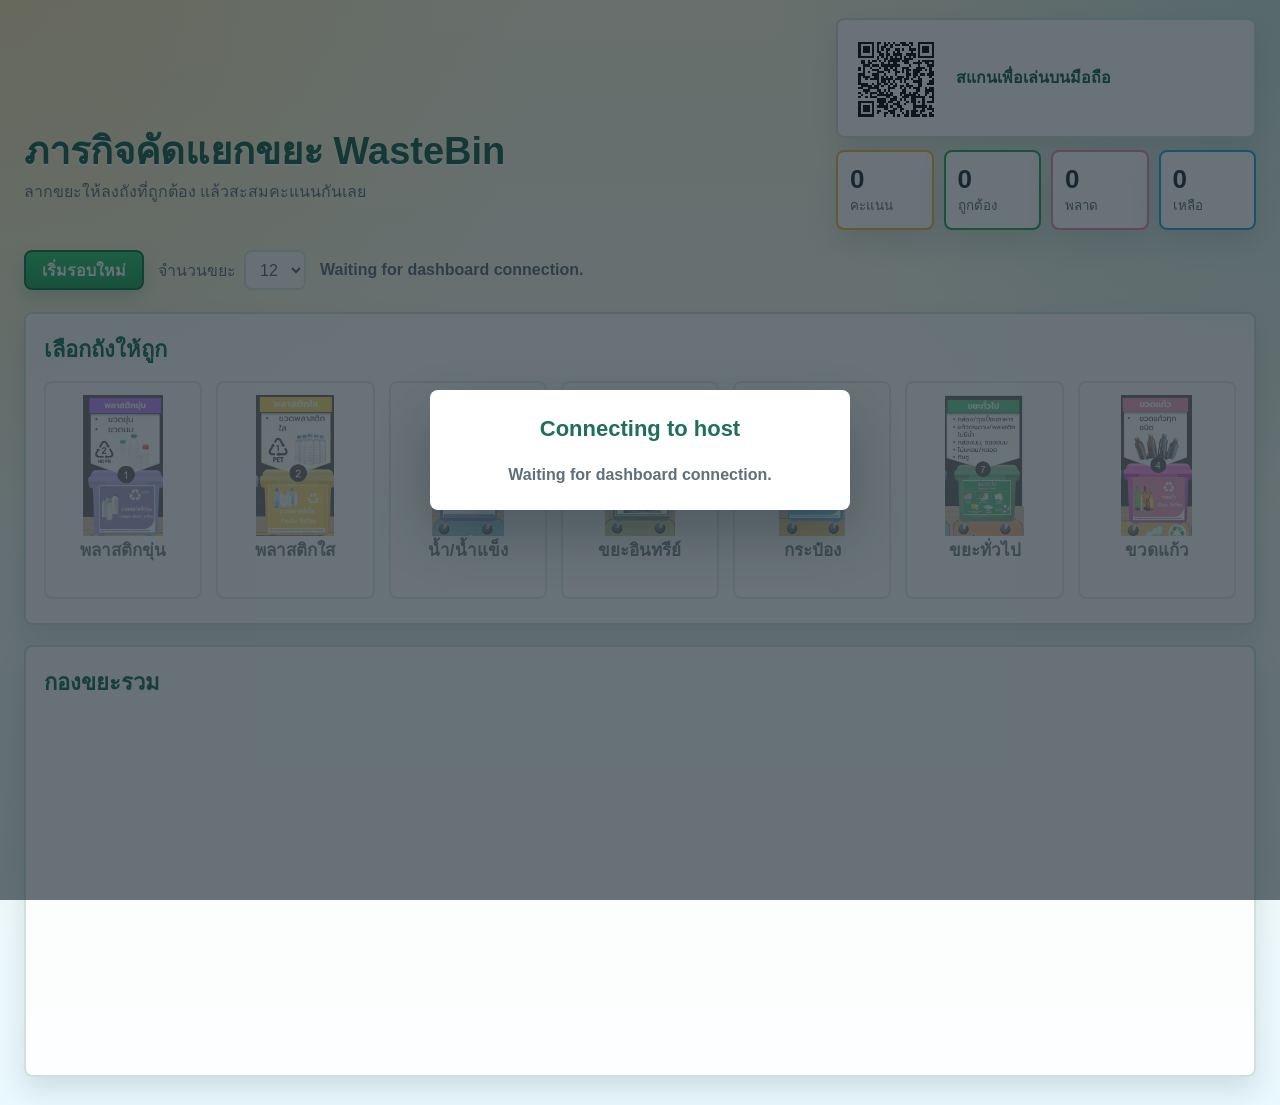
==== commit c3158a18: "multi player add vertical play" ====
--- a/index.html
+++ b/index.html
@@ -110,8 +110,8 @@
 
   <div id="waiting-modal" class="waiting-modal" hidden>
     <div class="waiting-card" role="status" aria-live="polite">
-      <h2>Waiting for host</h2>
-      <p>Please wait until the dashboard starts the game.</p>
+      <h2 id="waiting-title">Waiting for host</h2>
+      <p id="waiting-text">Please wait until the dashboard starts the game.</p>
     </div>
   </div>
 
--- a/styles.css
+++ b/styles.css
@@ -838,32 +838,54 @@
 }
 
 @media (max-width: 900px) and (orientation: portrait) {
-  .orientation-notice {
-    position: fixed;
-    inset: 0;
-    z-index: 2000;
-    display: flex;
-    align-items: center;
-    justify-content: center;
-    flex-direction: column;
-    gap: 12px;
-    padding: 28px;
-    text-align: center;
-    color: #155e46;
-    background:
-      radial-gradient(circle at top left, rgba(245, 182, 66, 0.32), transparent 36%),
-      linear-gradient(180deg, rgba(255, 255, 255, 0.96), rgba(234, 248, 255, 0.98));
-  }
-
-  .orientation-notice strong {
-    font-size: 26px;
-    line-height: 1.1;
-  }
-
-  .orientation-notice span {
-    max-width: 260px;
-    color: var(--muted);
-    font-weight: 700;
+  body {
+    align-items: stretch;
+  }
+
+  .game-shell {
+    min-height: 100svh;
+    padding: 12px;
+  }
+
+  .play-area {
+    gap: 10px;
+  }
+
+  .bin-panel,
+  .waste-panel {
+    padding: 10px;
+  }
+
+  .waste-panel {
+    min-height: 34vh;
+  }
+
+  .bin-grid {
+    grid-template-columns: repeat(4, minmax(0, 1fr));
+    gap: 7px;
+  }
+
+  .bin-card {
+    grid-template-rows: 68px auto;
+    min-height: 106px;
+    padding: 5px;
+  }
+
+  .bin-card span {
+    white-space: normal;
+    font-size: 11px;
+    line-height: 1.15;
+  }
+
+  .waste-grid {
+    grid-template-columns: repeat(3, minmax(0, 1fr));
+    gap: 8px;
+  }
+
+  .waste-card {
+    grid-template-rows: 76px;
+    min-height: 98px;
+    padding: 7px;
   }
 }
 
@@ -977,11 +999,15 @@
   .bin-grid {
     grid-auto-flow: row;
     grid-auto-columns: initial;
-    grid-template-columns: repeat(7, minmax(0, 1fr));
     overflow-x: visible;
   }
 
+  .waste-grid {
+    grid-template-columns: repeat(3, minmax(0, 1fr));
+  }
+
   .bin-grid {
+    grid-template-columns: repeat(4, minmax(0, 1fr));
     gap: 5px;
   }
 
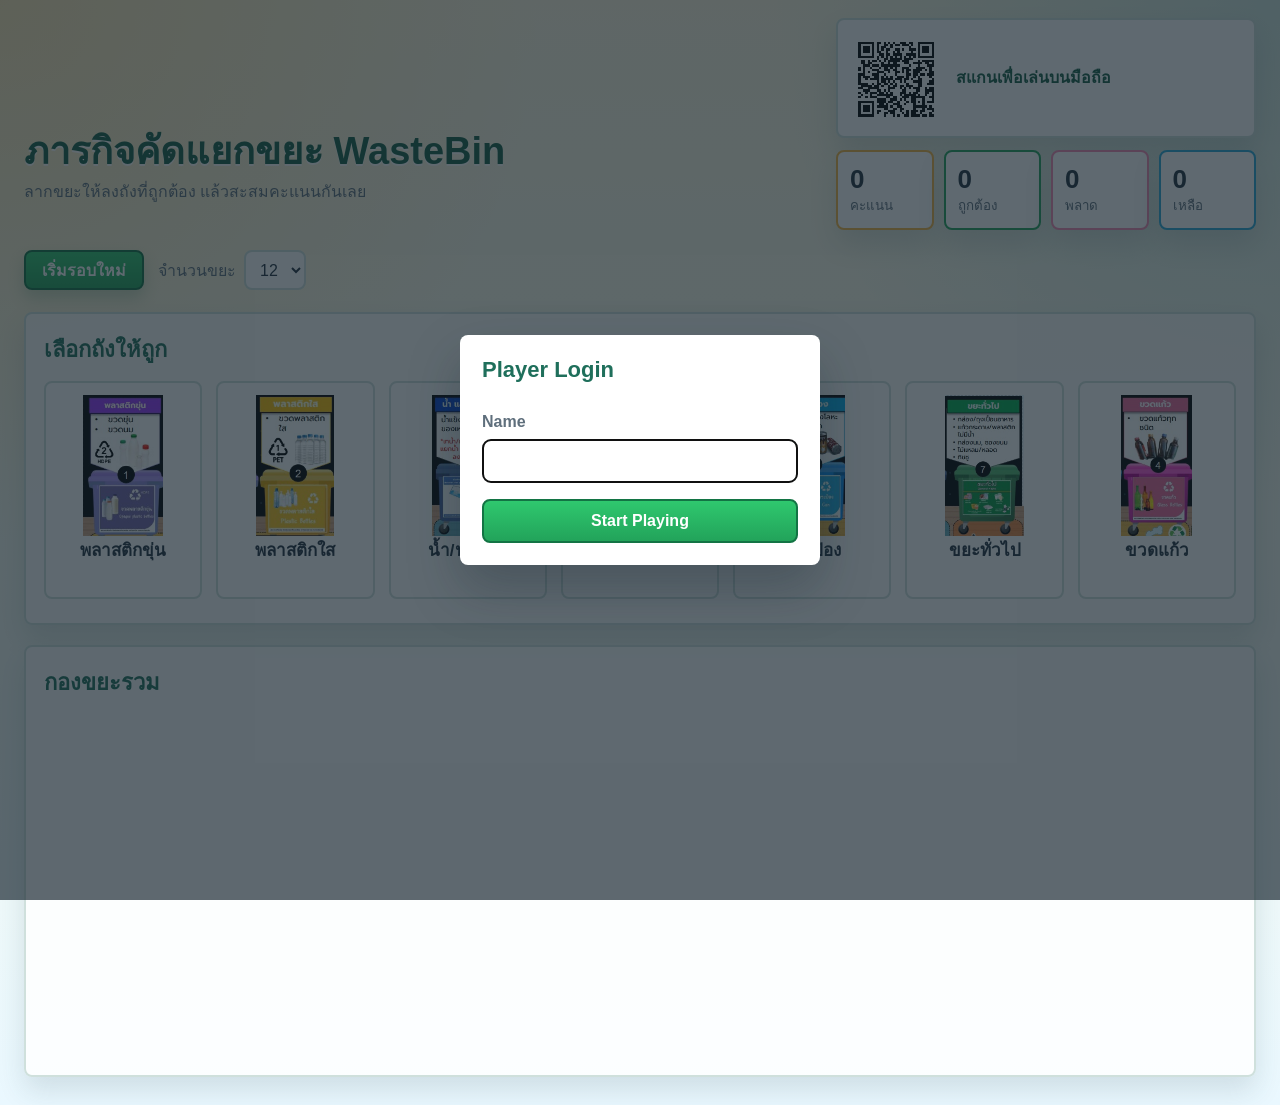
==== commit fbccb226: "multi player add vertical play" ====
--- a/index.html
+++ b/index.html
@@ -108,13 +108,6 @@
     </form>
   </div>
 
-  <div id="waiting-modal" class="waiting-modal" hidden>
-    <div class="waiting-card" role="status" aria-live="polite">
-      <h2 id="waiting-title">Waiting for host</h2>
-      <p id="waiting-text">Please wait until the dashboard starts the game.</p>
-    </div>
-  </div>
-
   <script src="app.js"></script>
 </body>
 </html>
